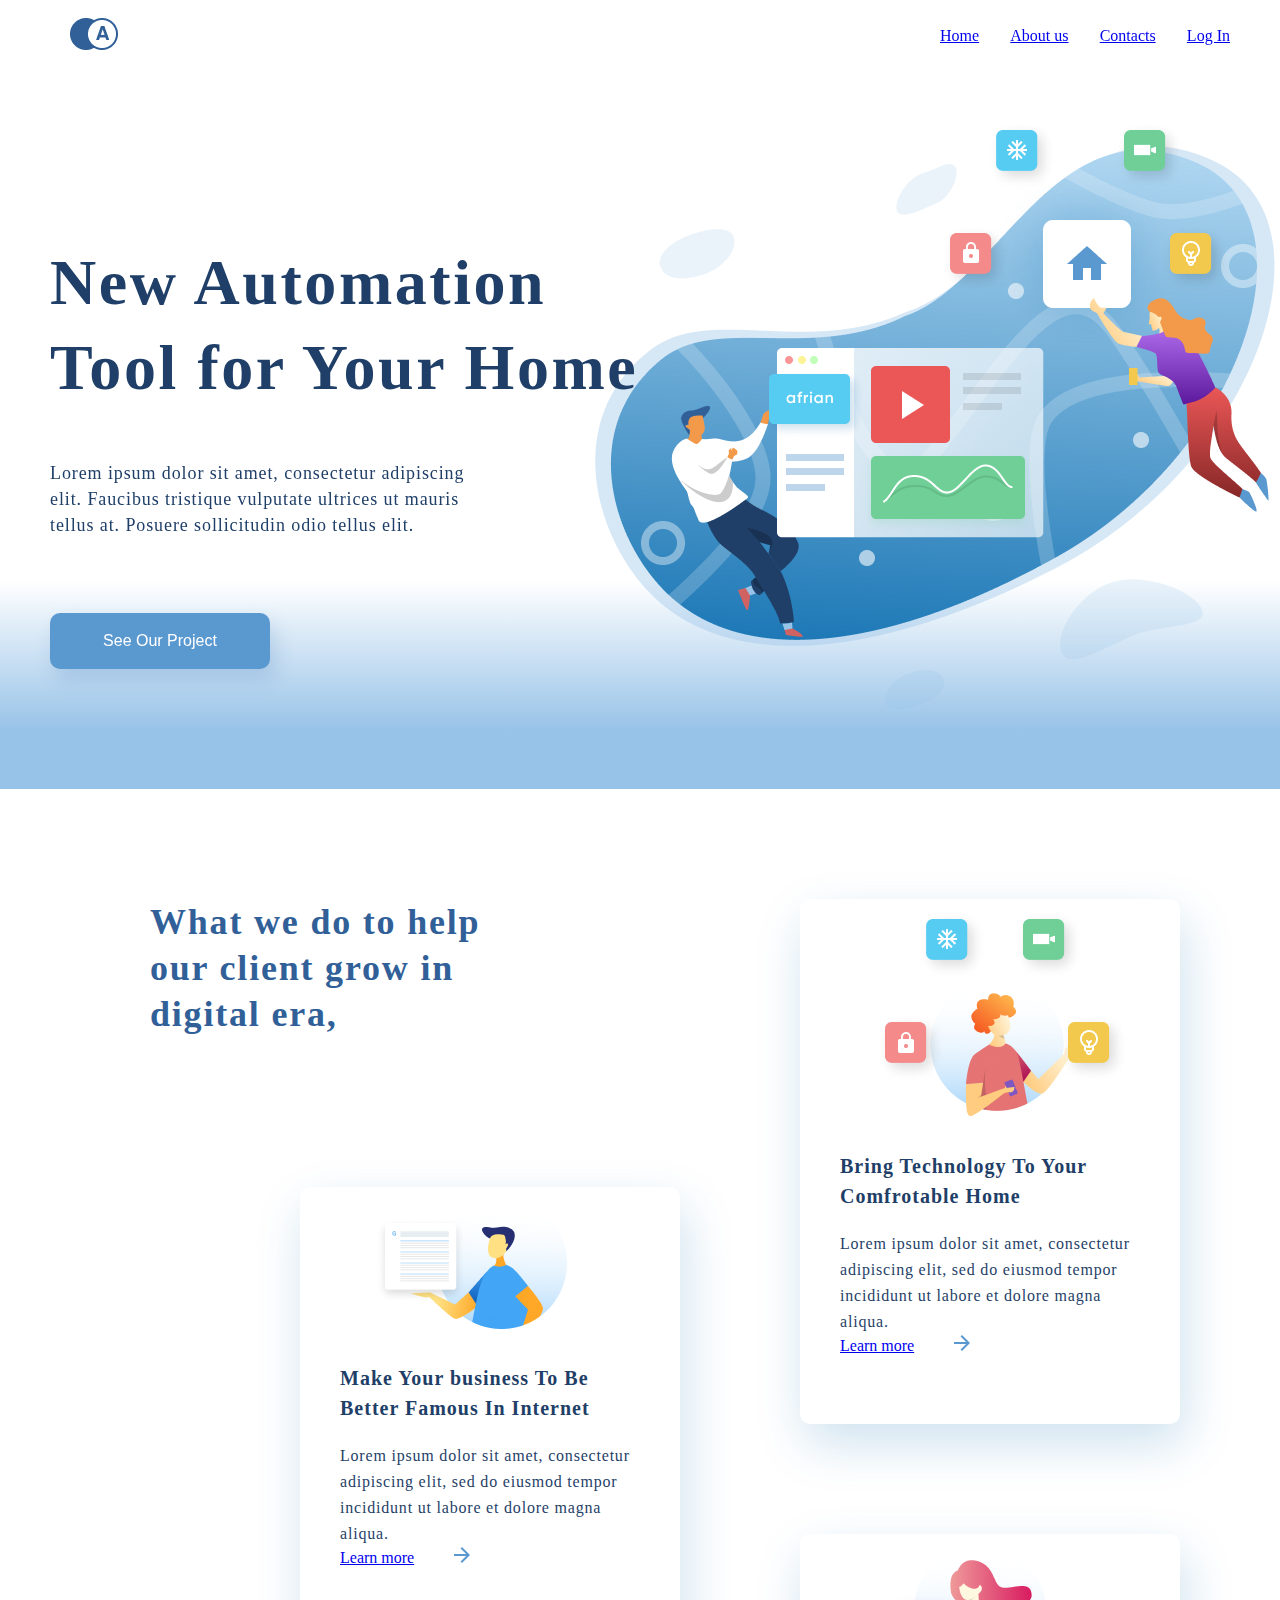
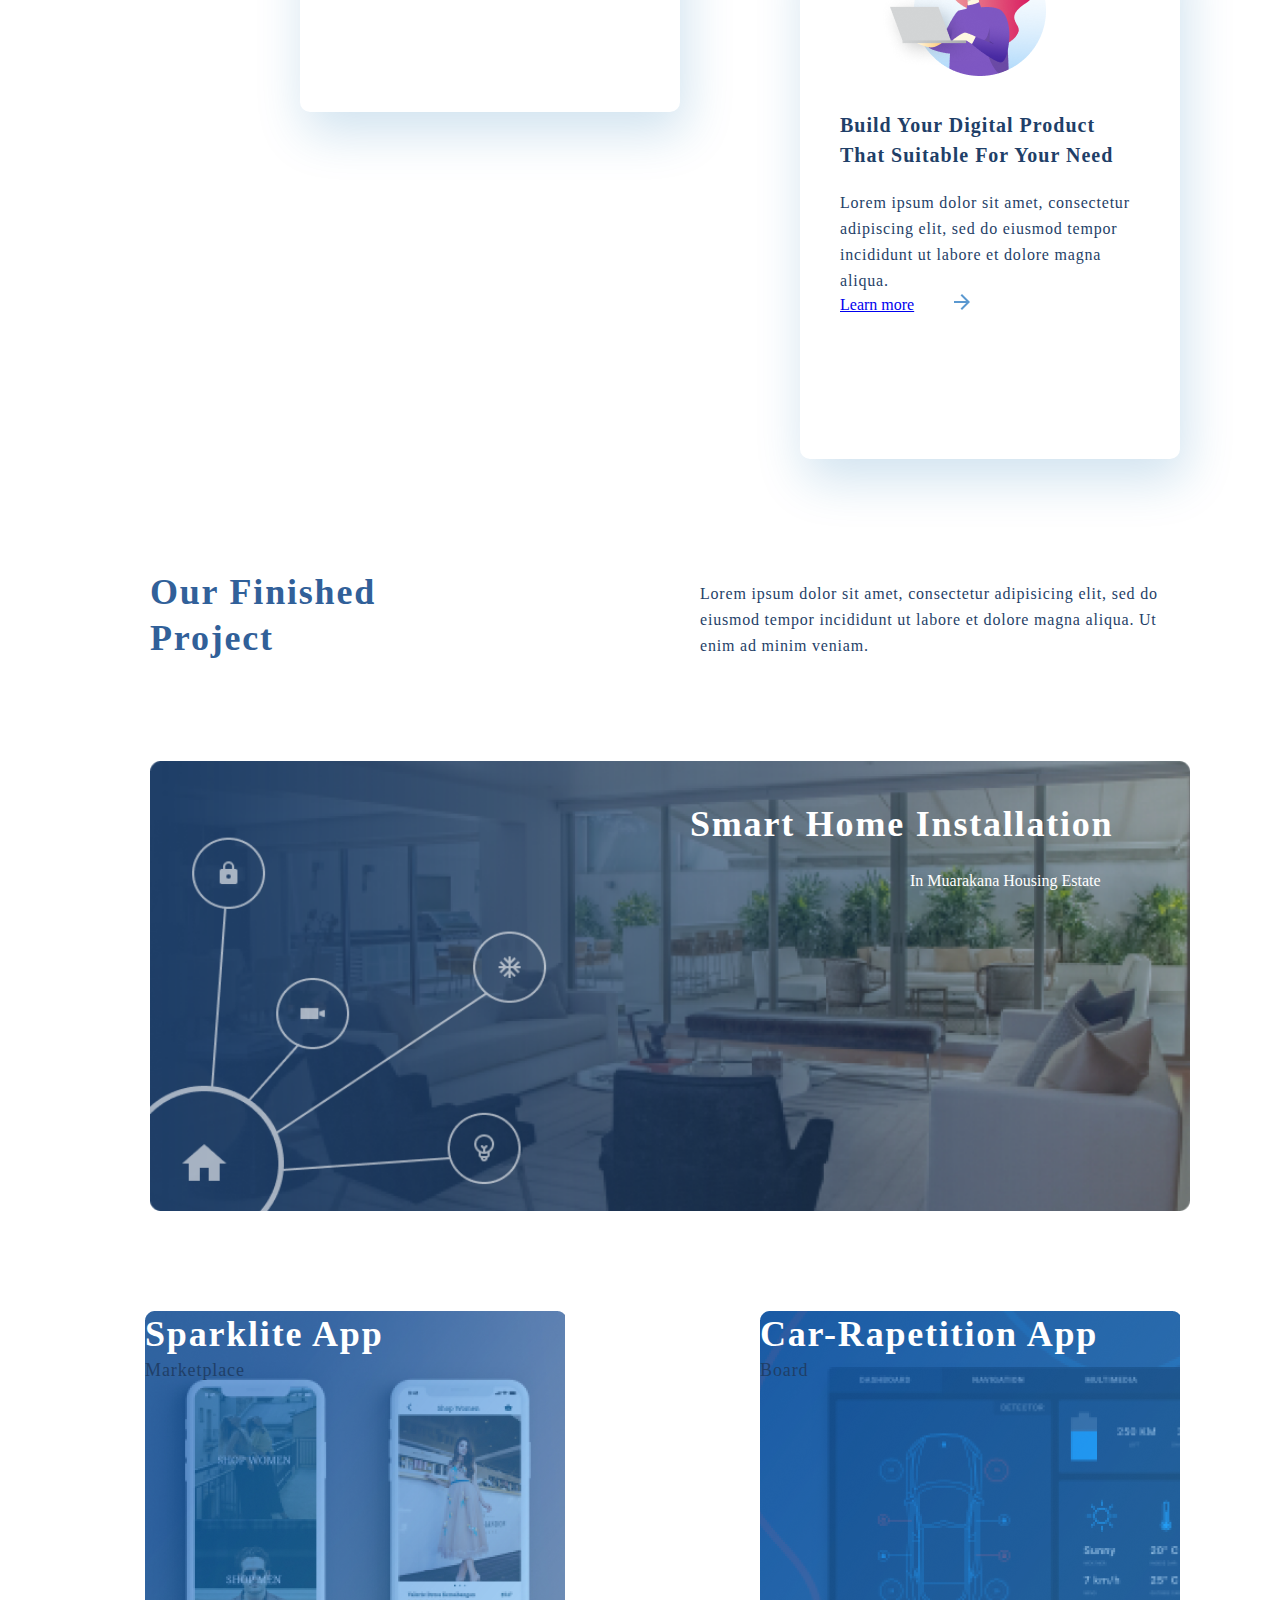
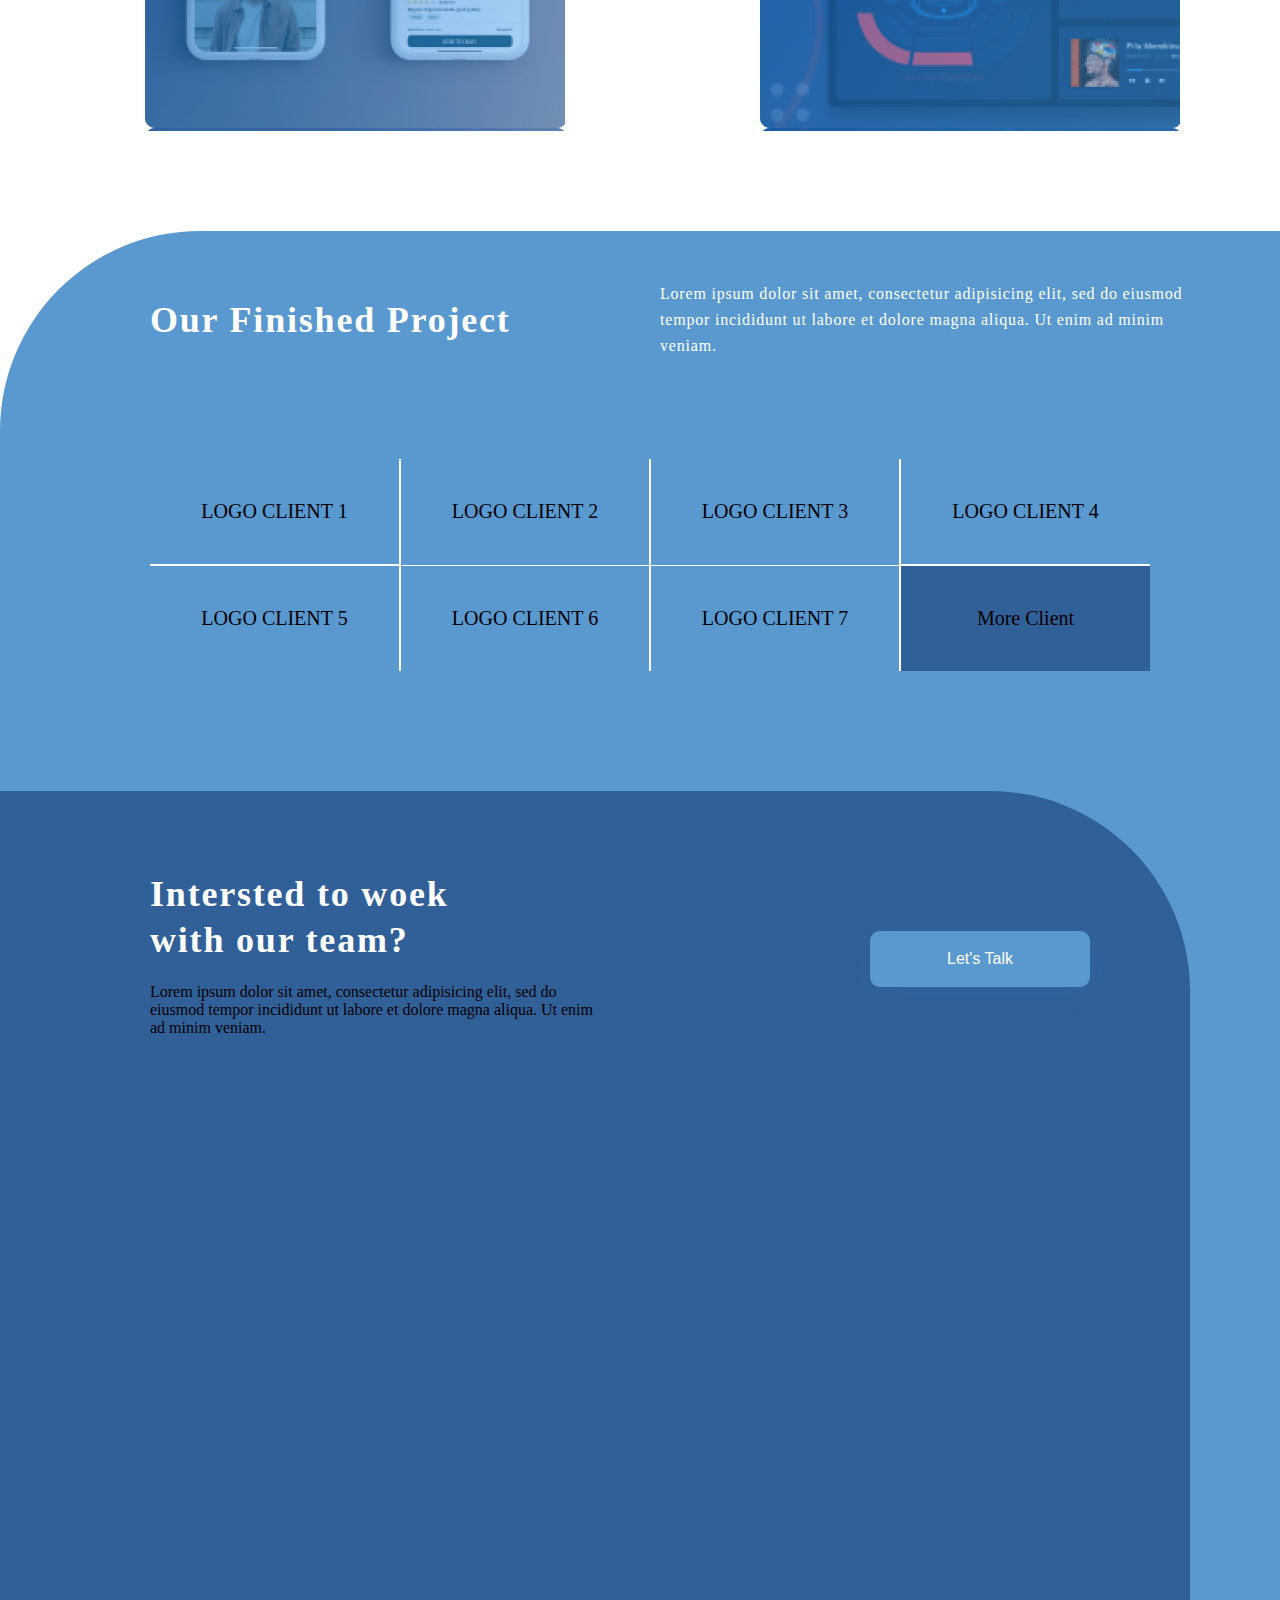
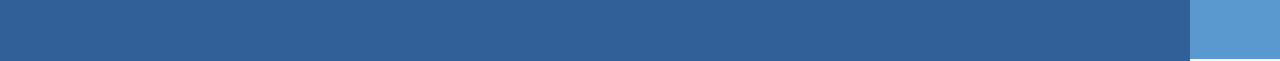
==== index.html @ 591945ef "stop work" ====
<!DOCTYPE html>
<html lang="en">
<head>
    <meta charset="UTF-8">
    <meta http-equiv="X-UA-Compatible" content="IE=edge">
    <meta name="viewport" content="width=device-width, initial-scale=1.0">
    <title>Exam-1</title>
    <link rel="stylesheet" href="style.css">
</head>
<body>
    <div class="container">
        <header>
            <div class="nav">
                <div class="logo">
                    <img src="image/logo.png" alt="">
                </div>
                <div class="link">
                    <a href="#">Home</a>
                    <a href="#">About us</a>
                    <a href="#">Contacts</a>
                    <a href="#">Log In</a>
                </div>
            </div>
        </header>
        <div class="space">
            <div class="main2">
                <div class="card">
                    <h1 class="sub">New Automation
                        Tool for Your Home</h1>
                        <p class="content">Lorem ipsum dolor sit amet, consectetur adipiscing elit. Faucibus tristique vulputate ultrices ut mauris tellus at. Posuere sollicitudin odio tellus elit.</p>
                        <button class="btn1">See Our Project</button>
                </div>
            </div>
            <div class="card2">
                <img src="image/illustration.png" alt="">
            </div>
        </div>
        <section>
            <div class="main4">
                <div class="card4">
                    <div class="main3">
                        <h2>What we do to help
                            our client grow in
                            digital era,</h2>
                    </div>
                    <div class="box1">
                        <img class="text" src="image/1.png" alt="">
                        <h3>Make Your business To Be
                            Better Famous In Internet</h3>
                            <p class="content2">Lorem ipsum dolor sit amet, consectetur adipiscing elit, sed do eiusmod tempor incididunt ut labore et dolore magna aliqua. </p>
                        <a class="learn" href="#">Learn more</a><img src="image/Strelka.png" alt="">
                    </div>
                </div>
                <div class="card5">
                    <div class="box2">
                        <img class="text" src="image/3.png" alt="">
                        <h3>Bring Technology To Your 
                            Comfrotable Home</h3>
                            <p class="content2">Lorem ipsum dolor sit amet, consectetur adipiscing elit, sed do eiusmod tempor incididunt ut labore et dolore magna aliqua. </p>
                        <a class="learn" href="#">Learn more</a><img src="image/Strelka.png" alt="">
                    </div>
                    
                    <div class="box3">
                        <img class="text" src="image/2 20.png" alt="">
                        <h3>Build Your Digital Product
                            That Suitable For Your Need</h3>
                            <p class="content2">Lorem ipsum dolor sit amet, consectetur adipiscing elit, sed do eiusmod tempor incididunt ut labore et dolore magna aliqua. </p>
                        <a class="learn" href="#">Learn more</a><img src="image/Strelka.png" alt="">
                    </div>
                </div>
                
            </div>
        </section>
        <section>
            <div class="main6">
                <div class="main3">
                    <h2>Our Finished
                        Project</h2>
                </div>
                <div class="content3">
                    <p class="content2">Lorem ipsum dolor sit amet, consectetur adipisicing elit, sed do eiusmod tempor incididunt ut labore et dolore magna aliqua. Ut enim ad minim veniam.</p>
                </div>
            </div>
            <div class="main8">
                <div class="content4">
                    <h2 class="sub3">Smart Home Installation</h2>
                    <p class="text3">In Muarakana Housing Estate</p>
                </div>
            </div>
            <div class="main9">
                <div class="pic1">
                   <h2 class="sub4">Sparklite App</h2>
                   <p class="content">Marketplace</p>
                </div>
                <div class="pic2">
                    <h2 class="sub4">Car-Rapetition App</h2>
                    <p class="content">Board</p>
                </div>
            </div>
        </section>
        <section>
            <div class="foot">
                <div class="main6">
                    <div class="main11">
                        <h2>Our Finished
                            Project</h2>
                    </div>
                    <div class="content3">
                        <p class="content5">Lorem ipsum dolor sit amet, consectetur adipisicing elit, sed do eiusmod tempor incididunt ut labore et dolore magna aliqua. Ut enim ad minim veniam.</p>
                    </div>
                </div>
                <div class="foot2">
                    <p class="box8">LOGO CLIENT 1</p>
                    <p class="box">LOGO CLIENT 2</p>
                    <p class="box">LOGO CLIENT 3</p>
                    <p class="box10">LOGO CLIENT 4</p>
                    <p class="box9">LOGO CLIENT 5</p>
                    <p class="box7">LOGO CLIENT 6</p>
                    <p class="box7">LOGO CLIENT 7</p>
                    <p class="box11">More Client</p>
                </div>
                <div class="main12">
                    <div class="text4">
                        <h2 class="content6">Intersted to woek
                            with our team?</h2>
                            <p class="content7">Lorem ipsum dolor sit amet, consectetur adipisicing elit, sed do eiusmod tempor incididunt ut labore et dolore magna aliqua. Ut enim ad minim veniam.</p>
                    </div>
                    <div class="btn2">
                        <button>Let's Talk</button>
                    </div>
                </div>
            </div>
           
        </section>
    </div>
</body>
</html>
---- style.css ----
*{
    margin: 0;
    padding: 0;
    box-sizing: border-box;
}

.container{
    width: 1300px;
    height: 100vh;
    max-width: 100%;
    margin: 0 auto;
}

.nav{
    width: 1300px;
    top: 0;
    position: fixed;
    padding: 10px 70px;
    display: flex;
    justify-content: space-between;
    align-items: center;
}

.link{
    width: 25%;
    display: flex;
    justify-content: space-between;
}

.space{
    margin-top: 120px;
    display: flex;
    background: linear-gradient(0deg, #98C3E8 8.84%, rgba(152, 195, 232, 0) 31.12%);
}

.main2{
display: flex;
margin-top: 120px;
}

    .card2 img{
    margin-left: -50px;
    margin-bottom: -100px;
    
}

.card{
    margin-bottom: 120px;
    margin-left: 50px;
    z-index: 5;
}

.sub{
    width: 590px;
    margin-bottom: 50px;
    font-family: 'Galien';
    font-size: 64px;
    line-height: 85px;
    letter-spacing: 0.04em;
    color: #1F3F68;
}

.content{
    width: 420px;
    font-size: 16px;
    margin-bottom: 75px;
    font-family: 'Gilroy';
    font-size: 18px;
    line-height: 26px;
    letter-spacing: 0.05em;
    color: #1F3F68;
}

.btn1{
    font-size: 16px;
    width: 220px;
    height: 56px;
    background: #5A98D0;
    box-shadow: 5px 10px 20px rgba(53, 110, 173, 0.2);
    color: #fff;
    border: none;
    border-radius: 10px;
}

.main3{
    margin-left: 50px;
    margin-top: 10px;
}

h2{
    width: 350px;
    font-size: 36px;
    font-family: 'Gilroy';
    font-size: 36px;
    line-height: 46px;
    letter-spacing: 0.05em;
    color: #316099;
}


.main4{
    width: 1300px;
    display: flex;
    justify-content: space-between;
    margin-top: 100px;
    margin-left: 100px;
}

.card5{
    margin-top: 10px;
    margin-right: 220px;
}

.text{
    margin: 10px 75px;
}

.box1{
    margin-left: 200px;
    margin-top: 150px;
    width: 380px;
    height: 525px;
    background: #FFFFFF;
    box-shadow: 5px 20px 50px rgba(16, 112, 177, 0.2);
    border-radius: 10px;
}

.box2{
    width: 380px;
    height: 525px;
    background: #FFFFFF;
    box-shadow: 5px 20px 50px rgba(16, 112, 177, 0.2);
    border-radius: 10px;
    
}

.box3{
    width: 380px;
    height: 525px;
    background: #FFFFFF;
    margin-top: 110px;
    box-shadow: 5px 20px 50px rgba(16, 112, 177, 0.2);
    border-radius: 10px;
}
 
h3{
    margin-top: 20px;
    font-family: 'Gilroy';
    font-size: 20px;
    line-height: 30px;
    letter-spacing: 0.05em;
    color: #1F3F68;
    padding: 0 40px;
}

.content2{
    margin-top: 20px;
    font-family: 'Gilroy';
    font-size: 16px;
    line-height: 26px;
    letter-spacing: 0.05em;
    color: #1F3F68;
    padding: 0 40px;
}

.learn{
    margin-left: 40px;
    margin-right: 40px;
}

.main6{
    width: 1100px;
    margin-left: 100px;
    margin-top: 100px;
    margin-bottom: 100px;
    display: flex;
    justify-content:space-between;
    align-items: center;
}


.content3{
    width: 540px;
}



.main8{
    background-image: url(image/Mask\ Group.png);
    background-size: 1040px 450px;
    width: 1040px;
    height: 450px;
    background-repeat: no-repeat;
    margin-left: 50px;
    margin-left: 150px;
}

.content4{
    float: right;
    width: 500px;
    color: #fff;
    margin-top: 40px;
}

.sub3{
    width: 500px;
    margin-bottom: 25px;
    color: #fff;
}

.text3{
    float: right;
    width: 280px;
}

.main9{
    margin: 100px auto;
    width: 1080px;
    display: flex;
    justify-content: space-between;
}

.pic1{
    background-image: url(image/Mask\ Group\ \(1\).png);
    width: 420px;
    height: 420px;
    margin-left: 45px;
}

.pic2{
    background-image: url(image/Mask\ Group\ \(2\).png);
    width: 420px;
    height: 420px;
}

.sub4{
    color: #fff;
}

.foot{
    width: 1300px;
    height: 1428px;
    background: #5A98D0;
    border-radius: 200px 0px 0px 0px;
}

.main11 h2{
    color: #fff;
    width: 500px;
    margin-top: 50px;
    margin-left: 50px;
}

.content5{
    color: #fff;
    margin-top: 50px;
    font-family: 'Gilroy';
    font-size: 16px;
    line-height: 26px;
    letter-spacing: 0.05em;
}

.box{
    width: 250px;
    font-size: 20px;
    padding: 41px 20px;
    text-align: center;
    border: 1px solid #fff;
    border-top: none;
    border-bottom: none;
}

.box7{
    width: 250px;
    font-size: 20px;
    padding: 41px 20px;
    text-align: center;
    border: 1px solid #fff;
    border-bottom: none;
}

.box8{
    width: 250px;
    font-size: 20px;
    padding: 41px 20px;
    text-align: center;
    border: 1px solid #fff;
    border-top: none;
    border-left: none;
}

.box9{
    width: 250px;
    font-size: 20px;
    padding: 41px 20px;
    text-align: center;
    border: 1px solid #fff;
    border-bottom: none;
    border-left: none;
}

.box10{
    width: 250px;
    font-size: 20px;
    padding: 41px 20px;
    text-align: center;
    border: 1px solid #fff;
    border-top: none;
    border-right: none;
}

.box11{
    width: 250px;
    font-size: 20px;
    padding: 41px 20px;
    text-align: center;
    border: 1px solid #fff;
    background-color: #316099;
    border-bottom: none;
    border-right: none;
}

.foot2{
    flex-wrap: wrap;
    width: 1000px;
    margin: 0 auto;
    display: flex;
}

.main12{
    margin-top: 120px;
    width: 1190px;
    height: 870px;
    background: #316099;
    border-radius: 0px 200px 0px 0px;
    display: flex;
    justify-content: space-between;
    
}

.content6{
    color: #fff;
    padding-bottom: 20px;
}

.content7{
    width: 460px;
}

.text4{
    margin-left: 150px;
    margin-top: 80px;
}

.btn2 button{
    font-size: 16px;
    width: 220px;
    height: 56px;
    background: #5A98D0;
    box-shadow: 5px 10px 20px rgba(53, 110, 173, 0.2);
    color: #fff;
    border: none;
    border-radius: 10px;
    margin-right: 100px;
    margin-top: 140px;
}
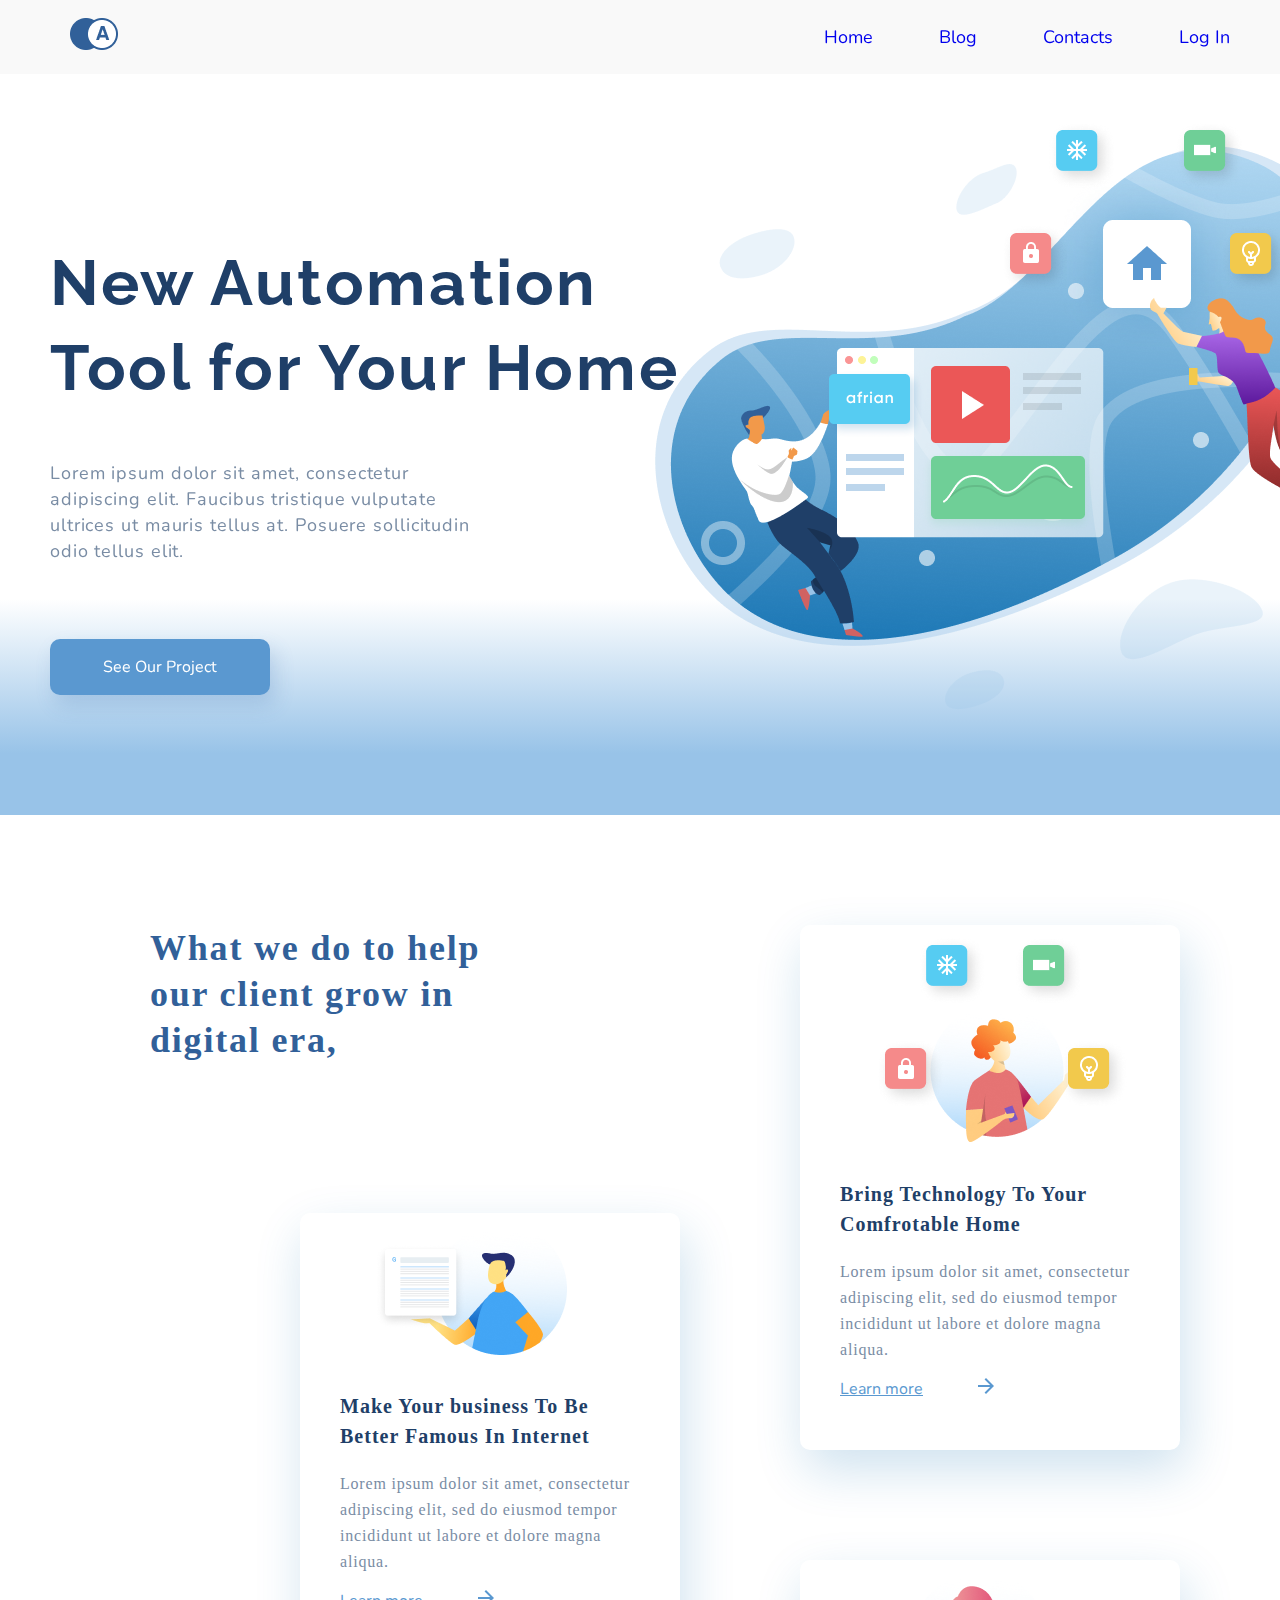
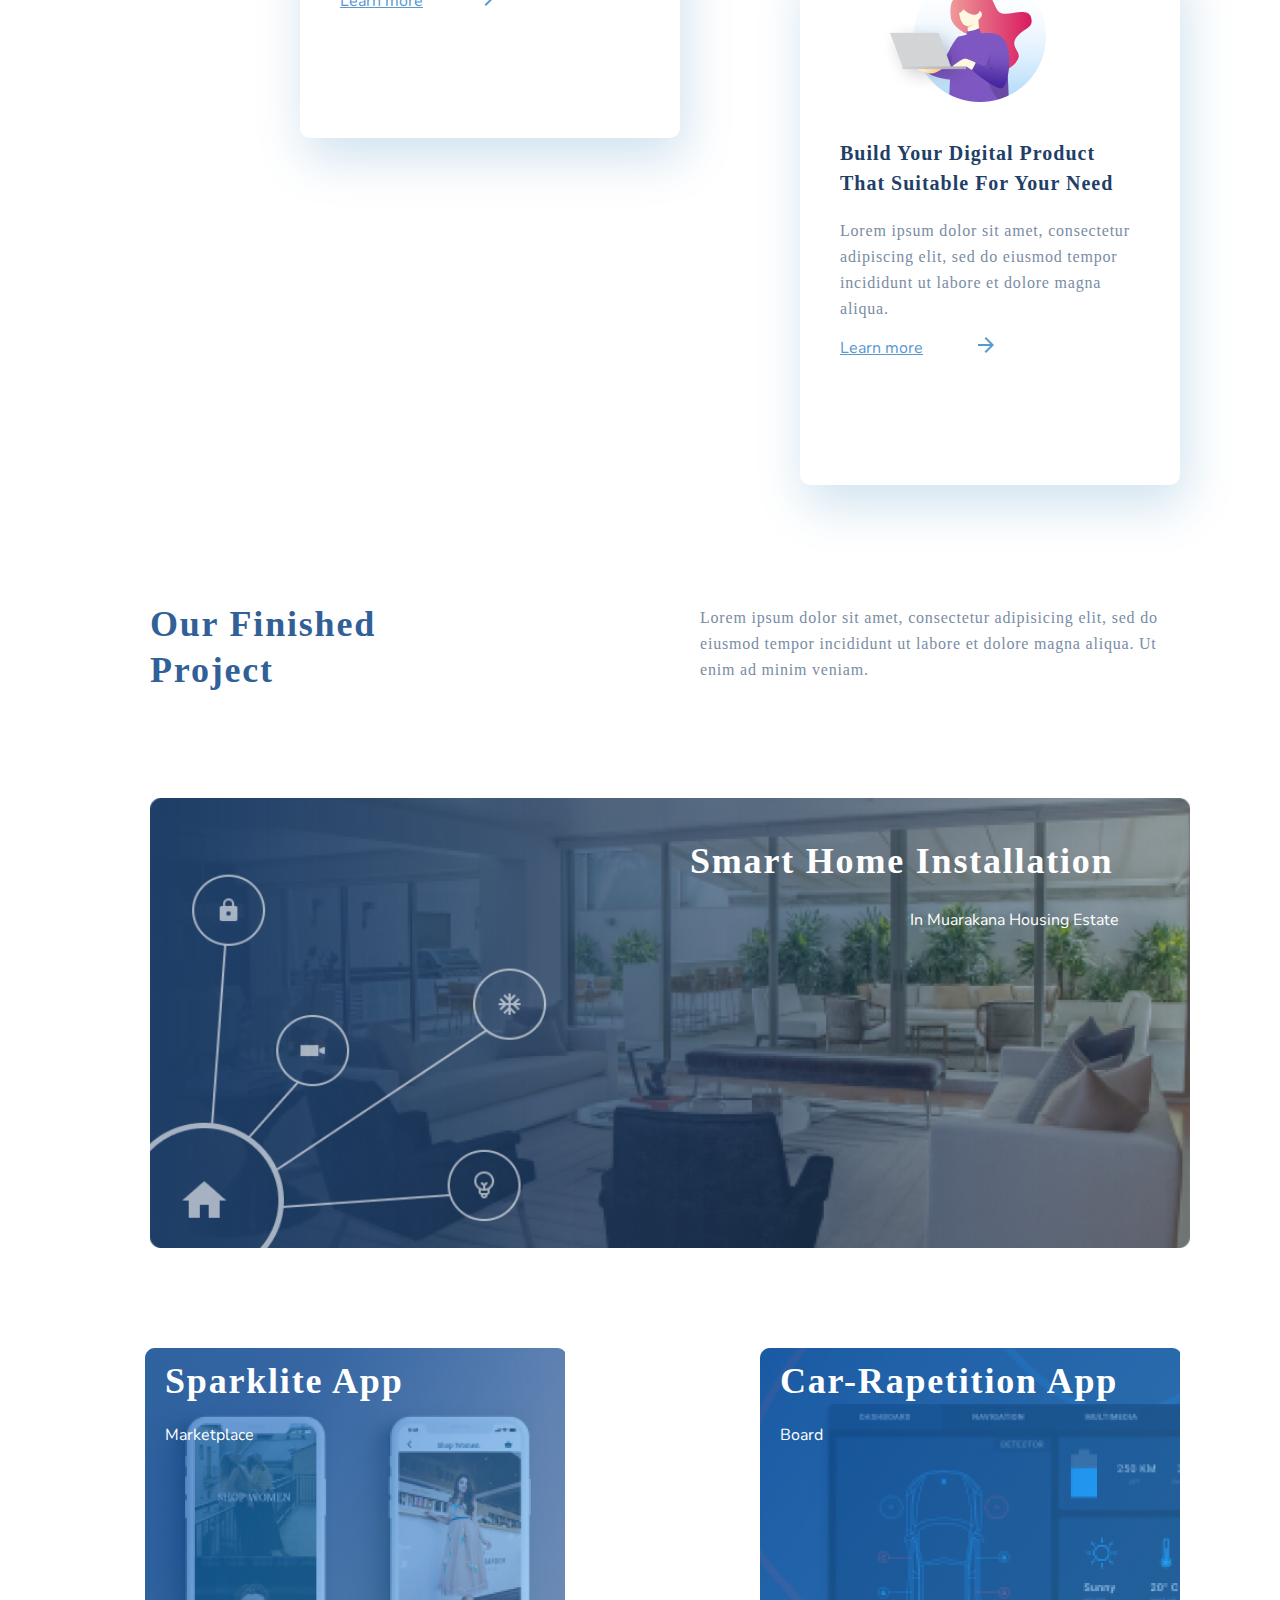
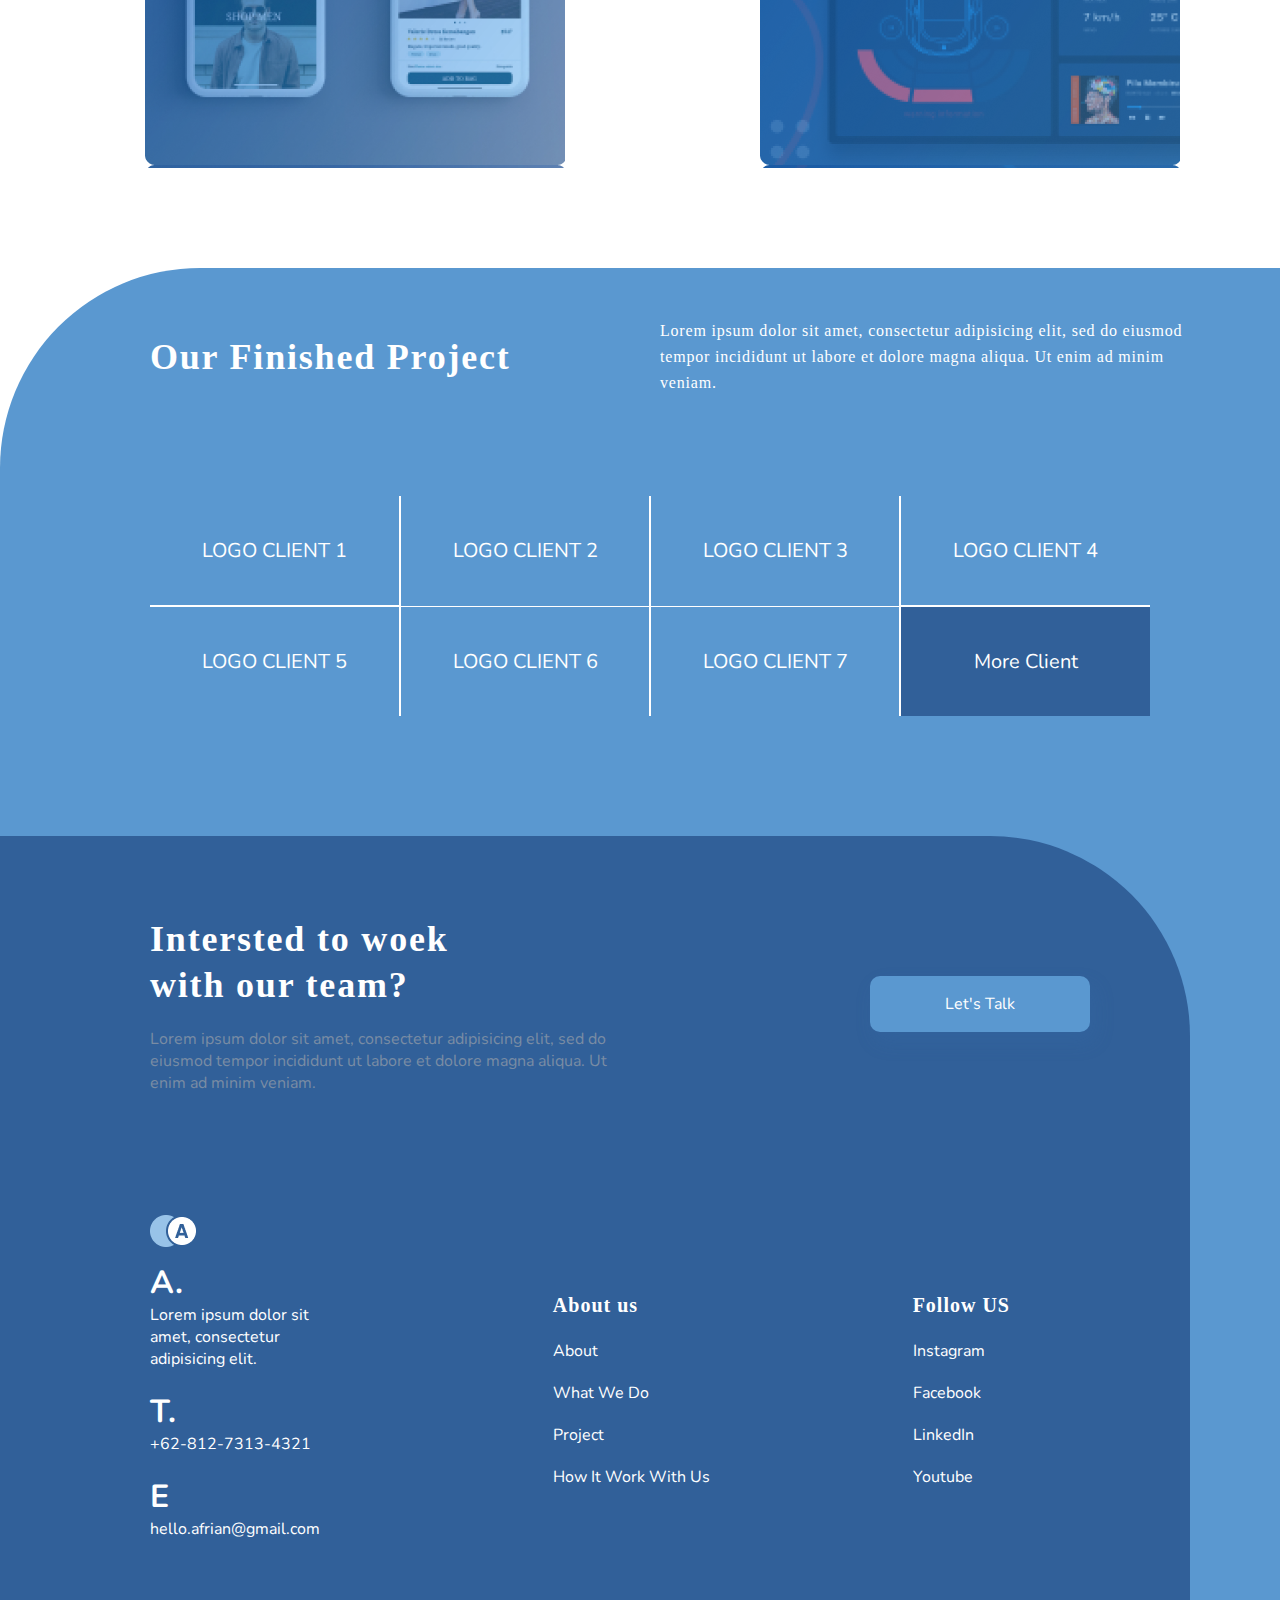
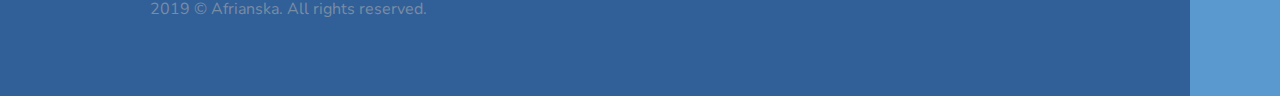
==== commit 284a6ad5: "finish work" ====
--- a/index.html
+++ b/index.html
@@ -6,6 +6,10 @@
     <meta name="viewport" content="width=device-width, initial-scale=1.0">
     <title>Exam-1</title>
     <link rel="stylesheet" href="style.css">
+    <link rel="preconnect" href="https://fonts.googleapis.com">
+   <link rel="preconnect" href="https://fonts.gstatic.com" crossorigin>
+   <link href="https://fonts.googleapis.com/css2?family=Gulzar&family=Lato:wght@100&family=Poppins:ital,wght@0,600;1,600&family=Raleway:wght@600&display=swap" rel="stylesheet">
+   
 </head>
 <body>
     <div class="container">
@@ -16,8 +20,8 @@
                 </div>
                 <div class="link">
                     <a href="#">Home</a>
-                    <a href="#">About us</a>
-                    <a href="#">Contacts</a>
+                    <a href="blog.html">Blog</a>
+                    <a href="contacts.html">Contacts</a>
                     <a href="#">Log In</a>
                 </div>
             </div>
@@ -48,7 +52,7 @@
                         <h3>Make Your business To Be
                             Better Famous In Internet</h3>
                             <p class="content2">Lorem ipsum dolor sit amet, consectetur adipiscing elit, sed do eiusmod tempor incididunt ut labore et dolore magna aliqua. </p>
-                        <a class="learn" href="#">Learn more</a><img src="image/Strelka.png" alt="">
+                        <a class="learn" href="#">Learn more</a><img class="st" src="image/Strelka.png" alt="">
                     </div>
                 </div>
                 <div class="card5">
@@ -57,7 +61,7 @@
                         <h3>Bring Technology To Your 
                             Comfrotable Home</h3>
                             <p class="content2">Lorem ipsum dolor sit amet, consectetur adipiscing elit, sed do eiusmod tempor incididunt ut labore et dolore magna aliqua. </p>
-                        <a class="learn" href="#">Learn more</a><img src="image/Strelka.png" alt="">
+                        <a class="learn" href="#">Learn more</a><img class="st" src="image/Strelka.png" alt="">
                     </div>
                     
                     <div class="box3">
@@ -65,7 +69,7 @@
                         <h3>Build Your Digital Product
                             That Suitable For Your Need</h3>
                             <p class="content2">Lorem ipsum dolor sit amet, consectetur adipiscing elit, sed do eiusmod tempor incididunt ut labore et dolore magna aliqua. </p>
-                        <a class="learn" href="#">Learn more</a><img src="image/Strelka.png" alt="">
+                        <a class="learn" href="#">Learn more</a><img class="st" src="image/Strelka.png" alt="">
                     </div>
                 </div>
                 
@@ -90,11 +94,11 @@
             <div class="main9">
                 <div class="pic1">
                    <h2 class="sub4">Sparklite App</h2>
-                   <p class="content">Marketplace</p>
+                   <p class="content8">Marketplace</p>
                 </div>
                 <div class="pic2">
                     <h2 class="sub4">Car-Rapetition App</h2>
-                    <p class="content">Board</p>
+                    <p class="content8">Board</p>
                 </div>
             </div>
         </section>
@@ -128,6 +132,32 @@
                     <div class="btn2">
                         <button>Let's Talk</button>
                     </div>
+                    <div class="main13">
+                        <div class="com">
+                            <img src="image/logo2.png" alt="">
+                            <h1 class="a">A.</h1>
+                             <p class="text6">Lorem ipsum dolor sit amet, consectetur adipisicing elit.</p>
+                             <h1 class="a">T.</h1>
+                             <p class="text6">+62-812-7313-4321</p>
+                             <h1 class="a">E</h1>
+                             <p class="text6">hello.afrian@gmail.com</p>
+                        </div>
+                        <div class="menu">
+                            <h3 class="h">About us</h3>
+                            <a href="#">About</a>
+                            <a href="#">What We Do</a>
+                            <a href="#">Project</a>
+                            <a href="#">How It Work With Us</a>
+                        </div>
+                        <div class="menu">
+                            <h3 class="h">Follow US</h3>
+                            <a href="#">Instagram</a>
+                            <a href="#">Facebook</a>
+                            <a href="#">LinkedIn</a>
+                            <a href="#">Youtube</a>
+                        </div>
+                    </div>
+                    <p class="end">2019 © Afrianska. All rights reserved.</p>
                 </div>
             </div>
            
--- a/style.css
+++ b/style.css
@@ -1,7 +1,10 @@
+    @import url('https://fonts.googleapis.com/css2?family=Gulzar&family=Lato:wght@100&family=Nunito&family=Poppins:ital,wght@0,600;1,600&family=Raleway:wght@600&display=swap');
+
 *{
     margin: 0;
     padding: 0;
     box-sizing: border-box;
+    font-family: 'Nunito';
 }
 
 .container{
@@ -19,12 +22,18 @@
     display: flex;
     justify-content: space-between;
     align-items: center;
+    background: rgba(234, 234, 234, 0.284);
 }
 
 .link{
-    width: 25%;
-    display: flex;
-    justify-content: space-between;
+    width: 35%;
+    display: flex;
+    justify-content: space-between;
+}
+
+.link a{
+    text-decoration: none;
+    font-size: 18px;
 }
 
 .space{
@@ -34,11 +43,11 @@
 }
 
 .main2{
-display: flex;
-margin-top: 120px;
-}
-
-    .card2 img{
+    display: flex;
+    margin-top: 120px;
+}
+
+.card2 img{
     margin-left: -50px;
     margin-bottom: -100px;
     
@@ -51,9 +60,9 @@
 }
 
 .sub{
-    width: 590px;
+    font-family: 'Raleway';
+    width: 650px;
     margin-bottom: 50px;
-    font-family: 'Galien';
     font-size: 64px;
     line-height: 85px;
     letter-spacing: 0.04em;
@@ -64,11 +73,15 @@
     width: 420px;
     font-size: 16px;
     margin-bottom: 75px;
-    font-family: 'Gilroy';
     font-size: 18px;
     line-height: 26px;
     letter-spacing: 0.05em;
-    color: #1F3F68;
+    color: #798CA4;
+}
+
+p{
+    color: #798CA4;
+    font-family: 'Nunito';
 }
 
 .btn1{
@@ -80,14 +93,17 @@
     color: #fff;
     border: none;
     border-radius: 10px;
+    font-family: 'Nunito';
 }
 
 .main3{
     margin-left: 50px;
     margin-top: 10px;
+    font-family: 'Nunito';
 }
 
 h2{
+    font-family: 'Nunito';
     width: 350px;
     font-size: 36px;
     font-family: 'Gilroy';
@@ -99,6 +115,7 @@
 
 
 .main4{
+    font-family: 'Nunito';
     width: 1300px;
     display: flex;
     justify-content: space-between;
@@ -107,6 +124,7 @@
 }
 
 .card5{
+    font-family: 'Nunito';
     margin-top: 10px;
     margin-right: 220px;
 }
@@ -159,13 +177,19 @@
     font-size: 16px;
     line-height: 26px;
     letter-spacing: 0.05em;
-    color: #1F3F68;
+    color: #798CA4;
     padding: 0 40px;
+    margin-bottom: 15px;
 }
 
 .learn{
     margin-left: 40px;
     margin-right: 40px;
+    color: #5A98D0;
+}
+
+.st{
+    margin-left: 15px;
 }
 
 .main6{
@@ -211,6 +235,17 @@
 .text3{
     float: right;
     width: 280px;
+    color: #fff;
+}
+
+.sub4{
+    width: 500px;
+    padding: 10px 20px;
+}
+
+.content8{
+    color: #fff;
+    padding: 10px 20px;
 }
 
 .main9{
@@ -244,6 +279,10 @@
     border-radius: 200px 0px 0px 0px;
 }
 
+.foot2 p{
+    color: #fff;
+}
+
 .main11 h2{
     color: #fff;
     width: 500px;
@@ -329,8 +368,9 @@
 
 .main12{
     margin-top: 120px;
+    flex-wrap: wrap;
     width: 1190px;
-    height: 870px;
+    height: 860px;
     background: #316099;
     border-radius: 0px 200px 0px 0px;
     display: flex;
@@ -364,3 +404,40 @@
     margin-right: 100px;
     margin-top: 140px;
 }
+
+.main13{
+    width: 900px;
+    margin-left: 150px;
+    display: flex;
+    justify-content: space-between;
+    align-items: center;
+}
+
+.a{
+    color: #fff;
+}
+
+.text6{
+    color: #fff;
+    width: 200px;
+    margin-bottom: 20px;
+}
+
+.h{
+    color: #fff;
+    margin-bottom: 10px;
+}
+
+.menu a{
+    display: grid;
+    margin-left: 40px;
+    padding: 10px 0;
+    text-decoration: none;
+    color: #fff;
+}
+
+.end{
+    margin-left: 150px;
+    color: #798CA4;
+}
+
